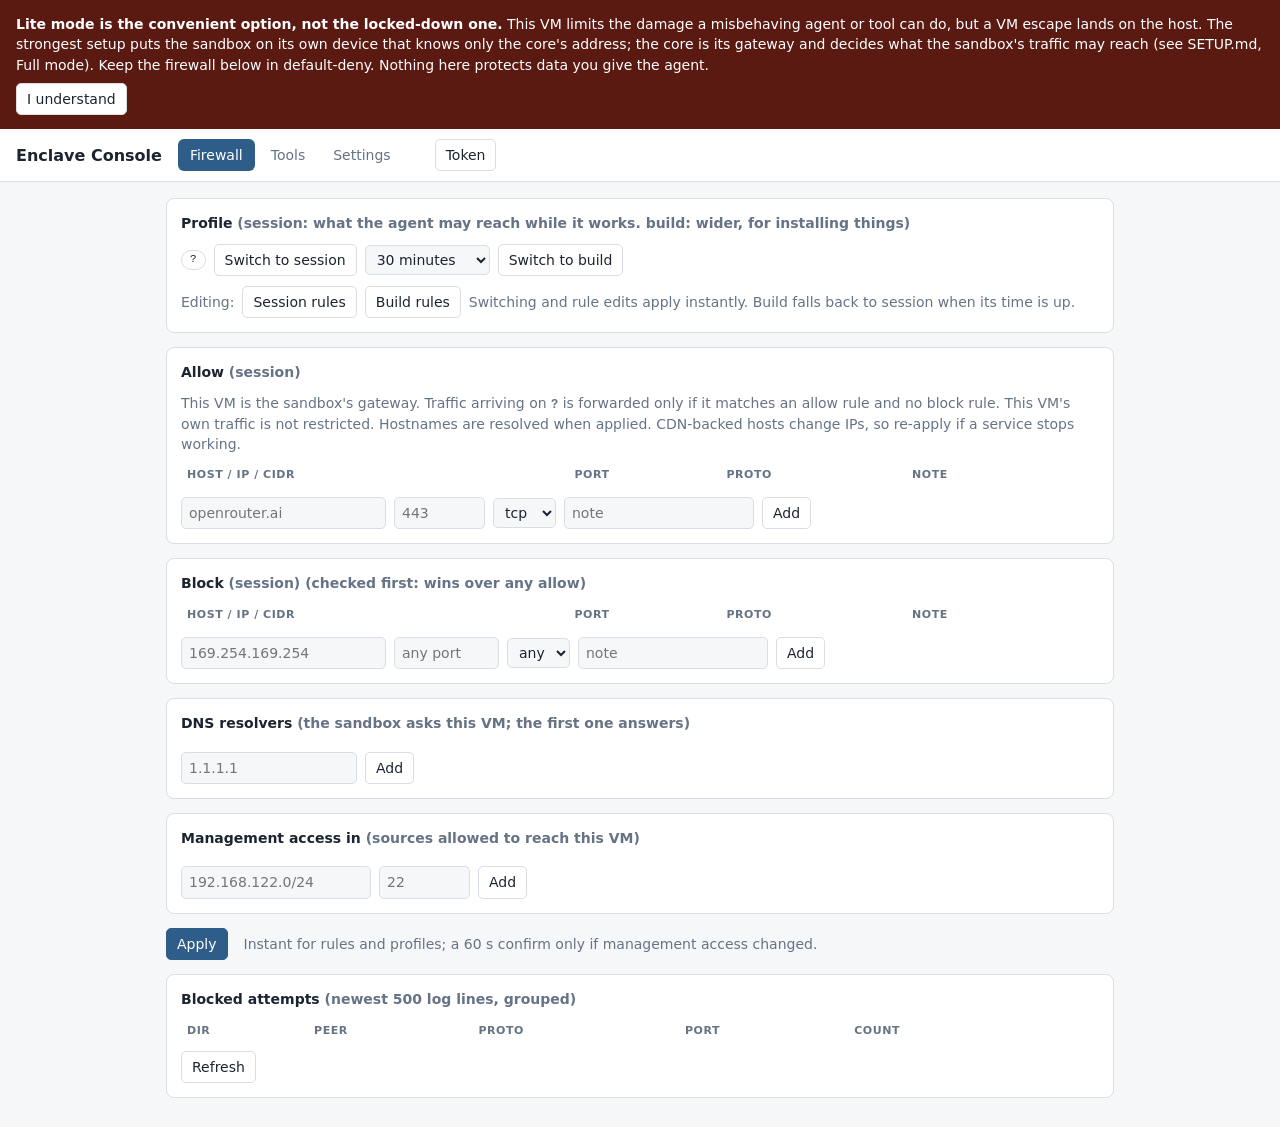
==== console/ui.html @ 6cc55169 "Session lockdown (bridge forces the session firewall profile, tighten-only token) and rename the pro" ====
<!doctype html>
<html lang="en"><head><meta charset="utf-8"><meta name="viewport" content="width=device-width,initial-scale=1">
<title>Enclave Console</title>
<style>
:root{--bg:#f6f7f9;--fg:#1b2430;--mut:#667385;--card:#fff;--bd:#d9dee5;--ac:#2f5d8a;--ok:#2e8b57;--bad:#b3402a;--warn:#a8661d}
@media (prefers-color-scheme:dark){:root{--bg:#10151b;--fg:#e6eaee;--mut:#93a0ad;--card:#171e26;--bd:#2a333d;--ac:#7aabdb;--ok:#6cc98d;--bad:#ee8a73;--warn:#e5a26a}}
*{box-sizing:border-box}body{margin:0;background:var(--bg);color:var(--fg);font:14px/1.45 system-ui,sans-serif}
header{display:flex;gap:16px;align-items:center;padding:10px 16px;border-bottom:1px solid var(--bd);background:var(--card);position:sticky;top:0;flex-wrap:wrap}
h1{font-size:16px;margin:0}nav{display:flex;gap:4px}
nav button{border:0;background:none;color:var(--mut);padding:6px 12px;border-radius:6px;cursor:pointer;font:inherit}
nav button[aria-selected=true]{background:var(--ac);color:#fff}
main{max-width:980px;margin:0 auto;padding:16px}
.card{background:var(--card);border:1px solid var(--bd);border-radius:8px;padding:14px;margin-bottom:14px}
h2{font-size:14px;margin:0 0 10px}table{width:100%;border-collapse:collapse}
th{font-size:11px;text-transform:uppercase;letter-spacing:.05em;color:var(--mut);text-align:left;padding:4px 6px}
td{padding:5px 6px;border-top:1px solid var(--bd);vertical-align:middle;word-break:break-word}
input,select{font:inherit;color:var(--fg);background:var(--bg);border:1px solid var(--bd);border-radius:5px;padding:5px 7px;min-width:0}
button.b{font:inherit;border:1px solid var(--bd);background:var(--card);color:var(--fg);border-radius:5px;padding:5px 10px;cursor:pointer}
button.p{background:var(--ac);border-color:var(--ac);color:#fff}button.d{color:var(--bad)}
button:disabled{opacity:.5;cursor:default}
.row{display:flex;gap:8px;flex-wrap:wrap;align-items:center}.mut{color:var(--mut)}.mono{font-family:ui-monospace,Menlo,Consolas,monospace;font-size:12px}
.pill{display:inline-block;padding:1px 8px;border-radius:10px;font-size:11px;border:1px solid var(--bd)}
.ok{color:var(--ok)}.bad{color:var(--bad)}.warn{color:var(--warn)}
#banner{display:none;background:#fff3cd;color:#5c4400;border-bottom:1px solid #e6c96a;padding:10px 16px}
#toast{position:fixed;bottom:14px;right:14px;max-width:420px;padding:10px 14px;border-radius:8px;background:var(--fg);color:var(--bg);display:none}
#warn{background:#5a1a12;color:#fff;padding:14px 16px}#warn button{margin-top:8px}
section{display:none}section.on{display:block}
</style></head><body>
<div id="warn" hidden>
  <b>Lite mode is the convenient option, not the locked-down one.</b> This VM limits the damage a misbehaving agent or tool
  can do, but a VM escape lands on the host. The strongest setup puts the sandbox on its own device that knows only the
  core's address; the core is its gateway and decides what the sandbox's traffic may reach (see SETUP.md, Full mode).
  Keep the firewall below in default-deny. Nothing here protects data you give the agent.
  <div><button class="b" id="ack">I understand</button></div>
</div>
<div id="banner"><b>Firewall change is live but NOT saved.</b> It reverts in <span id="count">0</span>s unless you confirm.
  <button class="b p" id="confirm">Confirm and save</button> <button class="b" id="revert">Revert now</button></div>
<header><h1>Enclave Console</h1>
  <nav role="tablist"><button data-t="fw" aria-selected="true">Firewall</button><button data-t="tools" aria-selected="false">Tools</button><button data-t="set" aria-selected="false">Settings</button></nav>
  <span class="mut" id="tok-state"></span><button class="b" id="tok-btn">Token</button></header>
<main>
<section id="fw" class="on">
  <div class="card"><h2>Profile <span class="mut">(session: what the agent may reach while it works. build: wider, for installing things)</span></h2>
    <div class="row"><span id="prof-active" class="pill mono">?</span>
      <button class="b" id="prof-session">Switch to session</button>
      <select id="prof-for"><option value="1800">30 minutes</option><option value="7200">2 hours</option><option value="0">no time limit</option></select>
      <button class="b" id="prof-build">Switch to build</button></div>
    <div class="row" style="margin-top:10px"><span class="mut">Editing:</span>
      <button class="b" id="view-session">Session rules</button><button class="b" id="view-build">Build rules</button>
      <span class="mut">Switching and rule edits apply instantly. Build falls back to session when its time is up.</span></div></div>
  <div class="card"><h2>Allow <span class="mut" id="allow-for">(session)</span></h2>
    <div class="mut" style="margin-bottom:8px">This VM is the sandbox's gateway. Traffic arriving on <b id="ifaces" class="mono">?</b> is forwarded only if it matches an allow rule and no block rule. This VM's own traffic is not restricted. Hostnames are resolved when applied. CDN-backed hosts change IPs, so re-apply if a service stops working.</div>
    <table><thead><tr><th>Host / IP / CIDR</th><th>Port</th><th>Proto</th><th>Note</th><th></th></tr></thead><tbody id="allow"></tbody></table>
    <div class="row" style="margin-top:10px"><input id="a-host" placeholder="openrouter.ai" size="22"><input id="a-port" placeholder="443" size="6">
      <select id="a-proto"><option>tcp</option><option>udp</option></select><input id="a-note" placeholder="note" size="20">
      <button class="b" id="a-add">Add</button></div></div>
  <div class="card"><h2>Block <span class="mut" id="block-for">(session)</span> <span class="mut">(checked first: wins over any allow)</span></h2>
    <table><thead><tr><th>Host / IP / CIDR</th><th>Port</th><th>Proto</th><th>Note</th><th></th></tr></thead><tbody id="block"></tbody></table>
    <div class="row" style="margin-top:10px"><input id="b-host" placeholder="169.254.169.254" size="22"><input id="b-port" placeholder="any port" size="8">
      <select id="b-proto"><option>any</option><option>tcp</option><option>udp</option></select><input id="b-note" placeholder="note" size="20">
      <button class="b" id="b-add">Add</button></div></div>
  <div class="card"><h2>DNS resolvers <span class="mut">(the sandbox asks this VM; the first one answers)</span></h2><div id="dns" class="row"></div>
    <div class="row" style="margin-top:8px"><input id="d-ip" placeholder="1.1.1.1" size="18"><button class="b" id="d-add">Add</button></div></div>
  <div class="card"><h2>Management access in <span class="mut">(sources allowed to reach this VM)</span></h2>
    <table><tbody id="mgmt"></tbody></table>
    <div class="row" style="margin-top:8px"><input id="m-cidr" placeholder="192.168.122.0/24" size="20"><input id="m-port" placeholder="22" size="6">
      <button class="b" id="m-add">Add</button></div></div>
  <div class="row" style="margin-bottom:14px"><button class="b p" id="apply">Apply</button><span class="mut" id="dirty"></span><span class="mut">Instant for rules and profiles; a 60 s confirm only if management access changed.</span></div>
  <div class="card"><h2>Blocked attempts <span class="mut">(newest 500 log lines, grouped)</span></h2>
    <table><thead><tr><th>Dir</th><th>Peer</th><th>Proto</th><th>Port</th><th>Count</th><th></th></tr></thead><tbody id="drops"></tbody></table>
    <div class="mut" id="drops-err"></div><button class="b" id="drops-refresh" style="margin-top:8px">Refresh</button></div>
</section>
<section id="tools"><div class="card"><h2>Loaded tools</h2>
  <table><thead><tr><th>On</th><th>Name</th><th>Timeout (s)</th><th>Sandbox tool</th><th>Contract</th><th>Stub sha256 (for agent-desk -pin)</th></tr></thead><tbody id="tl"></tbody></table>
  <p class="mut">Tools are added by hand (sandbox <span class="mono">run</span>, <span class="mono">tcs.yaml</span>, stub via <span class="mono">sync.py</span>), not from this page.
  Disabling comments the tool out of tools.list; the broker reads the list per request. In full mode, deploy the same list to the sandbox box.</p></div></section>
<section id="set"><div class="card"><h2>Settings</h2><div id="settings"></div>
  <div class="row" style="margin-top:12px"><button class="b p" id="save">Save</button><span class="mut" id="save-note"></span></div></div></section>
</main><div id="toast"></div>
<script>
"use strict";
const $=id=>document.getElementById(id);
{const m=location.hash.match(/[#&]t=([\w-]+)/);if(m){try{sessionStorage.setItem("sbxc",m[1])}catch(e){}history.replaceState(null,"",location.pathname)}}   // http://127.0.0.1:8787/#t=TOKEN
let token=sessionStorage.getItem("sbxc")||"", policy=emptyPolicy(), saved=emptyPolicy(), view="session", buildLeft=0, dirty=false, poll=null;
function emptyPolicy(){return{dns:[],mgmt:[],sbx_ifaces:[],active:"session",active_until:0,profiles:{session:{allow:[],block:[]},build:{allow:[],block:[]}}}}
const P=()=>policy.profiles[view];
function el(tag,props,...kids){const e=document.createElement(tag);for(const k in props||{})k in e?e[k]=props[k]:e.setAttribute(k,props[k]);for(const c of kids)e.append(c);return e}
function toast(m,bad){const t=$("toast");t.textContent=m;t.style.background=bad?"var(--bad)":"";t.style.display="block";clearTimeout(toast.h);toast.h=setTimeout(()=>t.style.display="none",4500)}
async function api(path,body){
  const r=await fetch(path,{method:body===undefined?"GET":"POST",headers:{"Authorization":"Bearer "+token,"Content-Type":"application/json"},body:body===undefined?undefined:JSON.stringify(body)});
  const j=await r.json().catch(()=>({error:"bad response"}));
  if(!r.ok){if(r.status===401)askToken();throw new Error(j.error||r.status)}
  return j}
const act=async(fn)=>{try{return await fn()}catch(e){toast(e.message,true)}};
function askToken(){const t=prompt("Console token (from /etc/sbxfw/token)");if(t){token=t.trim();sessionStorage.setItem("sbxc",token);load()}}
$("tok-btn").onclick=askToken;

// ---- firewall
function markDirty(){dirty=true;$("dirty").textContent="Unsaved edits: not yet applied"}
function renderPolicy(){
  $("ifaces").textContent=(policy.sbx_ifaces||[]).join(", ")||"no interface set (nothing is forwarded)";
  const left=buildLeft>0?" ("+(buildLeft>=3600?Math.round(buildLeft/360)/10+" h":Math.ceil(buildLeft/60)+" min")+" left)":"";
  $("prof-active").textContent="Active: "+policy.active+(policy.active==="build"?(policy.active_until?left:" (no time limit)"):"");
  $("prof-active").className="pill mono"+(policy.active==="build"?" bad":"");
  $("prof-session").disabled=policy.active==="session";
  $("view-session").className="b"+(view==="session"?" p":"");$("view-build").className="b"+(view==="build"?" p":"");
  $("allow-for").textContent="("+view+")";$("block-for").textContent="("+view+")";
  const ruleRows=(list,body,empty)=>{body.replaceChildren();
    list.forEach((r,i)=>body.append(el("tr",{},el("td",{className:"mono"},r.host),el("td",{},r.port==="*"?"any":r.port),el("td",{},r.proto),el("td",{className:"mut"},r.comment),
      el("td",{},el("button",{className:"b d",textContent:"Remove",onclick:()=>{list.splice(i,1);markDirty();renderPolicy()}})))));
    if(!list.length)body.append(el("tr",{},el("td",{colSpan:5,className:"mut"},empty)))};
  ruleRows(P().allow,$("allow"),"Nothing allowed: the sandbox cannot reach anything.");
  ruleRows(P().block,$("block"),"Nothing blocked.");
  const d=$("dns");d.replaceChildren();
  policy.dns.forEach((ip,i)=>d.append(el("span",{className:"pill mono"},ip+" ",el("a",{href:"#",textContent:"×",onclick:e=>{e.preventDefault();policy.dns.splice(i,1);markDirty();renderPolicy()}}))));
  if(!policy.dns.length)d.append(el("span",{className:"mut"},"None: the sandbox has no name lookups."));
  const m=$("mgmt");m.replaceChildren();
  policy.mgmt.forEach((r,i)=>m.append(el("tr",{},el("td",{className:"mono"},r.cidr),el("td",{},r.proto+"/"+r.port),
    el("td",{},el("button",{className:"b d",textContent:"Remove",onclick:()=>{policy.mgmt.splice(i,1);markDirty();renderPolicy()}})))));
  if(!policy.mgmt.length)m.append(el("tr",{},el("td",{className:"mut"},"None: only local use of this VM.")));
}
function showPending(s){
  $("banner").style.display=s.pending?"block":"none";$("count").textContent=s.revert_in_s;
  clearInterval(poll);
  if(s.pending){let n=s.revert_in_s;poll=setInterval(async()=>{n--;$("count").textContent=Math.max(n,0);if(n<=0){clearInterval(poll);const st=await act(()=>api("/api/fw"));if(st){policy=st.policy;renderPolicy();showPending(st)}}},1000)}
}
async function loadFw(){const s=await act(()=>api("/api/fw"));if(!s)return;saved=JSON.parse(JSON.stringify(s.policy));buildLeft=s.build_left_s||0;
  if(!dirty){policy=s.pending&&s.pending_policy?s.pending_policy:s.policy;renderPolicy()}else{policy.active=s.policy.active;policy.active_until=s.policy.active_until;renderPolicy()}showPending(s)}
async function loadDrops(){
  const r=await act(()=>api("/api/fw/drops"));if(!r)return;
  $("drops-err").textContent=r.error||"";const b=$("drops");b.replaceChildren();
  r.drops.forEach(x=>b.append(el("tr",{},el("td",{},x.dir),el("td",{className:"mono"},x.peer),el("td",{},x.proto),el("td",{},x.dport),el("td",{},x.count),
    el("td",{},x.dir==="out"?el("button",{className:"b",textContent:"Allow…",onclick:()=>{$("a-host").value=x.peer;$("a-port").value=x.dport;$("a-proto").value=x.proto==="udp"?"udp":"tcp";$("a-host").focus();window.scrollTo(0,0)}}):""))));
  if(!r.drops.length)b.append(el("tr",{},el("td",{colSpan:6,className:"mut"},"No blocked attempts logged.")));
}
$("a-add").onclick=()=>{const h=$("a-host").value.trim(),p=$("a-port").value.trim();if(!h||!p)return toast("host and port needed",true);
  P().allow.push({host:h,port:p,proto:$("a-proto").value,comment:$("a-note").value.trim()});["a-host","a-port","a-note"].forEach(i=>$(i).value="");markDirty();renderPolicy()};
$("b-add").onclick=()=>{const h=$("b-host").value.trim();if(!h)return toast("host needed",true);
  const pr=$("b-proto").value,po=$("b-port").value.trim();
  P().block.push({host:h,port:pr==="any"?"*":(po||"*"),proto:pr,comment:$("b-note").value.trim()});["b-host","b-port","b-note"].forEach(i=>$(i).value="");markDirty();renderPolicy()};
$("view-session").onclick=()=>{view="session";renderPolicy()};
$("view-build").onclick=()=>{view="build";renderPolicy()};
const setProfile=(active,for_s)=>act(async()=>{await api("/api/fw/profile",{active,for_s});toast(active==="build"?"Build profile is active now":"Session profile is active now");await loadFw()});
$("prof-session").onclick=()=>setProfile("session",0);
$("prof-build").onclick=()=>{if(dirty)return toast("Apply or discard your edits first",true);setProfile("build",+$("prof-for").value)};
$("d-add").onclick=()=>{const v=$("d-ip").value.trim();if(v){policy.dns.push(v);$("d-ip").value="";markDirty();renderPolicy()}};
$("m-add").onclick=()=>{const c=$("m-cidr").value.trim(),p=$("m-port").value.trim();if(c&&p){policy.mgmt.push({cidr:c,port:p,proto:"tcp"});$("m-cidr").value=$("m-port").value="";markDirty();renderPolicy()}};
$("apply").onclick=()=>act(async()=>{
  // Rule and profile edits cannot lock anyone out, so they apply instantly. Only a change to management access is confirmed.
  const instant=JSON.stringify(policy.mgmt)===JSON.stringify(saved.mgmt)&&JSON.stringify(policy.sbx_ifaces)===JSON.stringify(saved.sbx_ifaces);
  const r=await api("/api/fw/apply",{policy,instant});dirty=false;$("dirty").textContent="";
  toast(r.warnings.length?r.warnings.join("; "):(r.applied?"Applied and saved.":"Applied. Confirm within "+r.revert_in_s+"s or it reverts."),r.warnings.length>0);loadFw()});
setInterval(()=>{if(!dirty&&document.getElementById("fw").classList.contains("on"))loadFw()},15000);
$("confirm").onclick=()=>act(async()=>{await api("/api/fw/confirm",{});toast("Saved. Active at next boot too.");loadFw()});
$("revert").onclick=()=>act(async()=>{await api("/api/fw/cancel",{});dirty=false;toast("Reverted.");loadFw()});
$("drops-refresh").onclick=loadDrops;

// ---- tools
async function loadTools(){
  const r=await act(()=>api("/api/tools"));if(!r)return;const b=$("tl");b.replaceChildren();
  r.tools.forEach(t=>{
    const cb=el("input",{type:"checkbox",checked:t.enabled,onchange:()=>act(async()=>{await api("/api/tools/toggle",{name:t.name,enabled:cb.checked});loadTools()}).catch(()=>{})});
    const to=el("input",{type:"number",min:1,max:120,value:t.timeout_s,size:4,style:"width:70px",onchange:()=>act(async()=>{await api("/api/tools/timeout",{name:t.name,timeout_s:to.value});toast("Timeout saved")})});
    const yn=(v,l)=>el("span",{className:v?"ok":"bad"},v?"✓ "+l:"✗ missing");
    b.append(el("tr",{},el("td",{},cb),el("td",{className:"mono"},t.name),el("td",{},to),el("td",{},yn(t.sbx_run,"present")),el("td",{},yn(t.contract,"present")),
      el("td",{className:"mono mut"},t.stub_sha256?t.stub_sha256.slice(0,16)+"…":"none")));
  });
  if(!r.tools.length)b.append(el("tr",{},el("td",{colSpan:6,className:"mut"},"tools.list is empty.")));
}

// ---- settings
const LABELS={SBX_HOST:"Sandbox host",SBX_USER:"Sandbox user",SBX_PORT:"SSH port",SBX_MAX_TIMEOUT:"Max job timeout (s)",SBX_MAX_REQ:"Max request bytes",SBX_MAX_OUT:"Max output bytes",SBX_RESET_CMD:"Reset after every job"};
let cur=null;
async function loadSettings(){
  cur=await act(()=>api("/api/settings"));if(!cur)return;const s=$("settings");s.replaceChildren();
  const mode=el("select",{id:"s-mode"},el("option",{value:"lite",textContent:"Lite: sandbox in this VM (bwrap)"}),el("option",{value:"full",textContent:"Full: separate sandbox machine"}));mode.value=cur.mode;
  s.append(el("div",{className:"row",style:"margin-bottom:8px"},el("label",{style:"width:200px"},"Mode"),mode));
  for(const k in LABELS){
    let inp;
    if(k==="SBX_RESET_CMD"){inp=el("select",{id:"s-"+k});for(const v in cur.reset_presets)inp.append(el("option",{value:v,textContent:cur.reset_presets[v]}));inp.value=cur.broker[k]||""}
    else inp=el("input",{id:"s-"+k,value:cur.broker[k]||"",size:24});
    s.append(el("div",{className:"row",style:"margin-bottom:8px"},el("label",{style:"width:200px"},LABELS[k]),inp));
  }
}
$("save").onclick=()=>act(async()=>{const broker={};for(const k in LABELS){const v=$("s-"+k).value;if(v!==(cur.broker[k]||""))broker[k]=v}
  const body={broker};if($("s-mode").value!==cur.mode)body.mode=$("s-mode").value;
  const r=await api("/api/settings",body);$("save-note").textContent=r.restart_required?"Saved. Run: "+r.hint:"Saved.";loadSettings()});

// ---- shell
document.querySelectorAll("nav button").forEach(b=>b.onclick=()=>{
  document.querySelectorAll("nav button").forEach(x=>x.setAttribute("aria-selected",x===b));
  document.querySelectorAll("section").forEach(s=>s.classList.toggle("on",s.id===b.dataset.t));
  if(b.dataset.t==="tools")loadTools();if(b.dataset.t==="set")loadSettings();});
function load(){loadFw();loadDrops()}
try{if(!localStorage.getItem("sbxc-ack"))$("warn").hidden=false}catch(e){$("warn").hidden=false}
$("ack").onclick=()=>{try{localStorage.setItem("sbxc-ack","1")}catch(e){}$("warn").hidden=true};
$("tok-state").textContent="";
token?load():askToken();
</script></body></html>
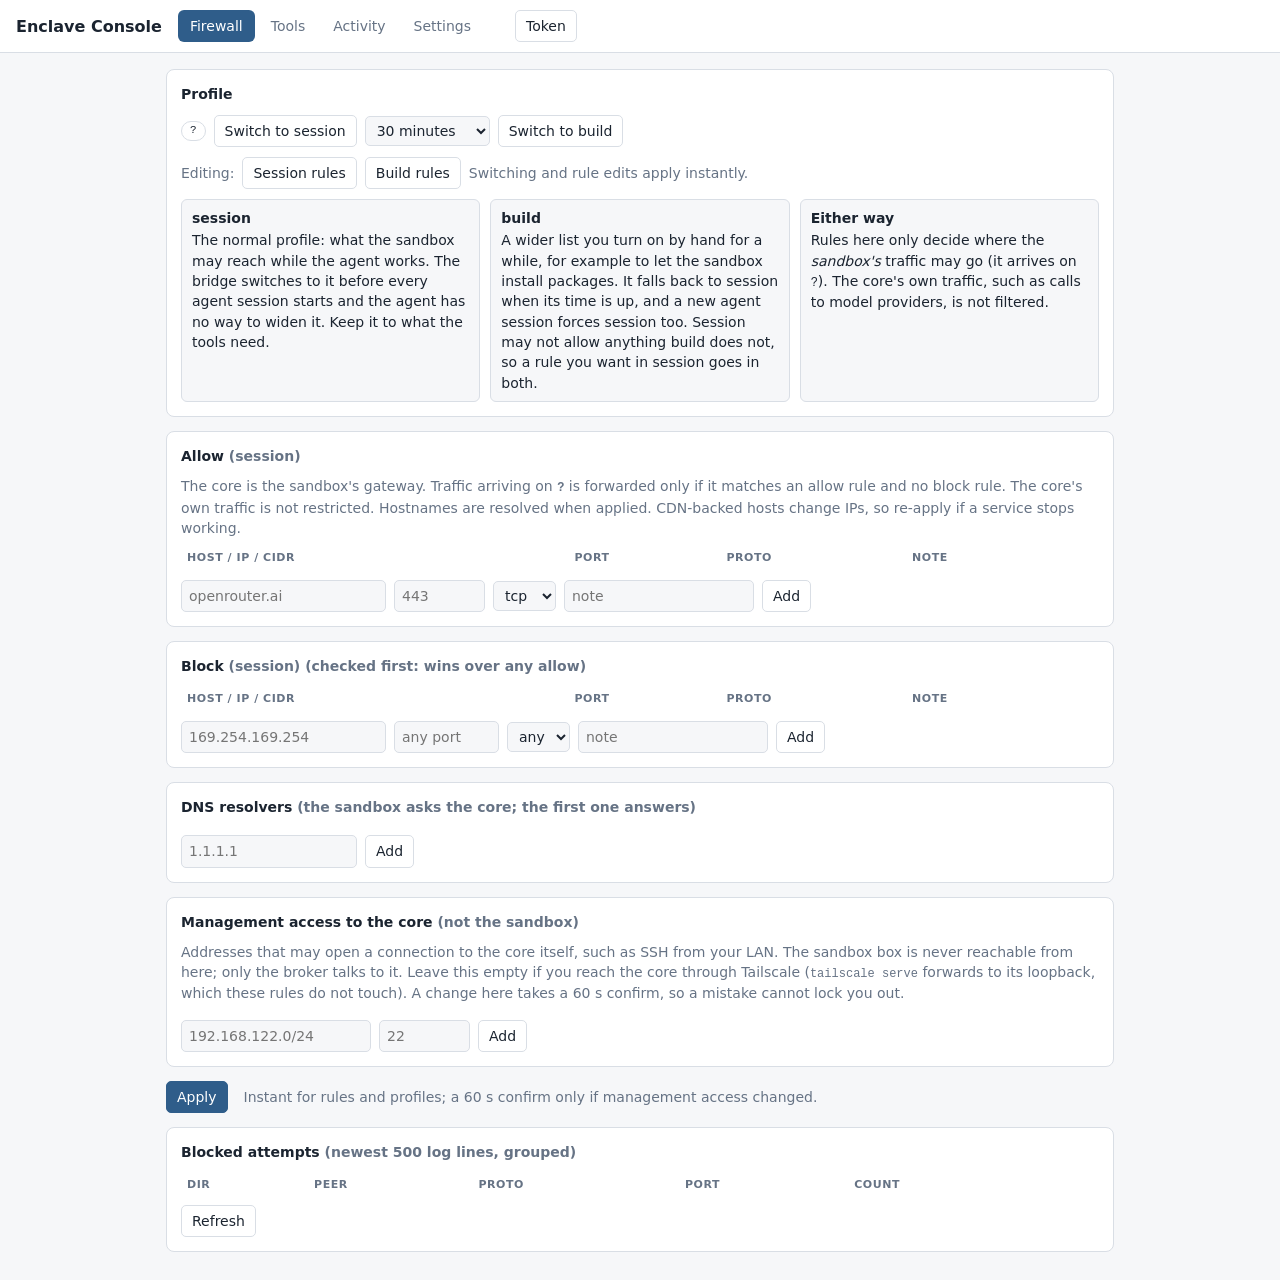
==== commit 7a4501f5: "console: real mode, explained profiles, tool code, desk activity - Mode is read from SBX_HOST in bro" ====
--- a/console/ui.html
+++ b/console/ui.html
@@ -25,9 +25,15 @@
 #toast{position:fixed;bottom:14px;right:14px;max-width:420px;padding:10px 14px;border-radius:8px;background:var(--fg);color:var(--bg);display:none}
 #warn{background:#5a1a12;color:#fff;padding:14px 16px}#warn button{margin-top:8px}
 section{display:none}section.on{display:block}
+.card.attn{border:2px solid var(--warn)}
+.explain{display:grid;grid-template-columns:repeat(auto-fit,minmax(260px,1fr));gap:10px;margin:10px 0 0}
+.explain>div{border:1px solid var(--bd);border-radius:6px;padding:8px 10px;background:var(--bg)}
+.explain b{display:block;margin-bottom:2px}
+pre.src{margin:4px 0 10px;max-height:420px;overflow:auto;background:var(--bg);border:1px solid var(--bd);border-radius:6px;padding:8px;font-size:12px;white-space:pre-wrap;word-break:break-word}
+.jobs{max-height:480px;overflow:auto}tr.job td{cursor:pointer}tr.job td:first-child{white-space:nowrap}tr.job:hover td{background:var(--bg)}
 </style></head><body>
 <div id="warn" hidden>
-  <b>Lite mode is the convenient option, not the locked-down one.</b> This VM limits the damage a misbehaving agent or tool
+  <b>Lite mode is the convenient option, not the locked-down one.</b> The sandbox runs on this machine. A VM limits the damage a misbehaving agent or tool
   can do, but a VM escape lands on the host. The strongest setup puts the sandbox on its own device that knows only the
   core's address; the core is its gateway and decides what the sandbox's traffic may reach (see SETUP.md, Full mode).
   Keep the firewall below in default-deny. Nothing here protects data you give the agent.
@@ -36,20 +42,29 @@
 <div id="banner"><b>Firewall change is live but NOT saved.</b> It reverts in <span id="count">0</span>s unless you confirm.
   <button class="b p" id="confirm">Confirm and save</button> <button class="b" id="revert">Revert now</button></div>
 <header><h1>Enclave Console</h1>
-  <nav role="tablist"><button data-t="fw" aria-selected="true">Firewall</button><button data-t="tools" aria-selected="false">Tools</button><button data-t="set" aria-selected="false">Settings</button></nav>
+  <nav role="tablist"><button data-t="fw" aria-selected="true">Firewall</button><button data-t="tools" aria-selected="false">Tools</button><button data-t="act" aria-selected="false">Activity</button><button data-t="set" aria-selected="false">Settings</button></nav>
   <span class="mut" id="tok-state"></span><button class="b" id="tok-btn">Token</button></header>
 <main>
 <section id="fw" class="on">
-  <div class="card"><h2>Profile <span class="mut">(session: what the agent may reach while it works. build: wider, for installing things)</span></h2>
+  <div class="card"><h2>Profile</h2>
     <div class="row"><span id="prof-active" class="pill mono">?</span>
       <button class="b" id="prof-session">Switch to session</button>
       <select id="prof-for"><option value="1800">30 minutes</option><option value="7200">2 hours</option><option value="0">no time limit</option></select>
       <button class="b" id="prof-build">Switch to build</button></div>
     <div class="row" style="margin-top:10px"><span class="mut">Editing:</span>
       <button class="b" id="view-session">Session rules</button><button class="b" id="view-build">Build rules</button>
-      <span class="mut">Switching and rule edits apply instantly. Build falls back to session when its time is up.</span></div></div>
+      <span class="mut">Switching and rule edits apply instantly.</span></div>
+    <div class="explain">
+      <div><b>session</b>The normal profile: what the sandbox may reach while the agent works. The bridge switches to it before
+        every agent session starts and the agent has no way to widen it. Keep it to what the tools need.</div>
+      <div><b>build</b>A wider list you turn on by hand for a while, for example to let the sandbox install packages.
+        It falls back to session when its time is up, and a new agent session forces session too. Session may not allow
+        anything build does not, so a rule you want in session goes in both.</div>
+      <div><b>Either way</b>Rules here only decide where the <i>sandbox's</i> traffic may go (it arrives on <span class="mono" id="ifaces2">?</span>).
+        The core's own traffic, such as calls to model providers, is not filtered.</div>
+    </div></div>
   <div class="card"><h2>Allow <span class="mut" id="allow-for">(session)</span></h2>
-    <div class="mut" style="margin-bottom:8px">This VM is the sandbox's gateway. Traffic arriving on <b id="ifaces" class="mono">?</b> is forwarded only if it matches an allow rule and no block rule. This VM's own traffic is not restricted. Hostnames are resolved when applied. CDN-backed hosts change IPs, so re-apply if a service stops working.</div>
+    <div class="mut" style="margin-bottom:8px">The core is the sandbox's gateway. Traffic arriving on <b id="ifaces" class="mono">?</b> is forwarded only if it matches an allow rule and no block rule. The core's own traffic is not restricted. Hostnames are resolved when applied. CDN-backed hosts change IPs, so re-apply if a service stops working.</div>
     <table><thead><tr><th>Host / IP / CIDR</th><th>Port</th><th>Proto</th><th>Note</th><th></th></tr></thead><tbody id="allow"></tbody></table>
     <div class="row" style="margin-top:10px"><input id="a-host" placeholder="openrouter.ai" size="22"><input id="a-port" placeholder="443" size="6">
       <select id="a-proto"><option>tcp</option><option>udp</option></select><input id="a-note" placeholder="note" size="20">
@@ -59,9 +74,13 @@
     <div class="row" style="margin-top:10px"><input id="b-host" placeholder="169.254.169.254" size="22"><input id="b-port" placeholder="any port" size="8">
       <select id="b-proto"><option>any</option><option>tcp</option><option>udp</option></select><input id="b-note" placeholder="note" size="20">
       <button class="b" id="b-add">Add</button></div></div>
-  <div class="card"><h2>DNS resolvers <span class="mut">(the sandbox asks this VM; the first one answers)</span></h2><div id="dns" class="row"></div>
+  <div class="card" id="dns-card"><h2>DNS resolvers <span class="mut">(the sandbox asks the core; the first one answers)</span></h2>
+    <div class="mut" id="dns-why" style="margin-bottom:8px"></div><div id="dns" class="row"></div>
     <div class="row" style="margin-top:8px"><input id="d-ip" placeholder="1.1.1.1" size="18"><button class="b" id="d-add">Add</button></div></div>
-  <div class="card"><h2>Management access in <span class="mut">(sources allowed to reach this VM)</span></h2>
+  <div class="card"><h2>Management access to the core <span class="mut">(not the sandbox)</span></h2>
+    <div class="mut" style="margin-bottom:8px">Addresses that may open a connection to the core itself, such as SSH from your LAN. The sandbox box is never
+      reachable from here; only the broker talks to it. Leave this empty if you reach the core through Tailscale
+      (<span class="mono">tailscale serve</span> forwards to its loopback, which these rules do not touch). A change here takes a 60 s confirm, so a mistake cannot lock you out.</div>
     <table><tbody id="mgmt"></tbody></table>
     <div class="row" style="margin-top:8px"><input id="m-cidr" placeholder="192.168.122.0/24" size="20"><input id="m-port" placeholder="22" size="6">
       <button class="b" id="m-add">Add</button></div></div>
@@ -71,11 +90,17 @@
     <div class="mut" id="drops-err"></div><button class="b" id="drops-refresh" style="margin-top:8px">Refresh</button></div>
 </section>
 <section id="tools"><div class="card"><h2>Loaded tools</h2>
-  <table><thead><tr><th>On</th><th>Name</th><th>Timeout (s)</th><th>Sandbox tool</th><th>Contract</th><th>Stub sha256 (for agent-desk -pin)</th></tr></thead><tbody id="tl"></tbody></table>
+  <table><thead><tr><th>On</th><th>Name</th><th>Timeout (s)</th><th>Flags</th><th>Sandbox tool</th><th>Contract</th><th>Stub sha256 (pinned in the contract)</th><th></th></tr></thead><tbody id="tl"></tbody></table>
   <p class="mut">Tools are added by hand (sandbox <span class="mono">run</span>, <span class="mono">tcs.yaml</span>, stub via <span class="mono">sync.py</span>), not from this page.
-  Disabling comments the tool out of tools.list; the broker reads the list per request. In full mode, deploy the same list to the sandbox box.</p></div></section>
-<section id="set"><div class="card"><h2>Settings</h2><div id="settings"></div>
-  <div class="row" style="margin-top:12px"><button class="b p" id="save">Save</button><span class="mut" id="save-note"></span></div></div></section>
+  Disabling comments the tool out of tools.list; the broker reads the list per request. Flags are set only by editing tools.list, never
+  here: <span class="mono">net</span> shares the sandbox's network namespace (the Firewall tab still decides what it can reach),
+  <span class="mono">work</span> gives the box's persistent workspace, <span class="mono">keep</span> skips the reboot after the tool. In full mode, deploy the same list to the sandbox box.</p></div>
+  <div class="card" id="src-card" hidden><h2>Code: <span class="mono" id="src-name"></span></h2><div id="src"></div></div></section>
+<section id="act"><div class="card"><h2>Activity <span class="mut">(the desk's newest jobs: what the agent sent, what came back; refreshes every 3 s)</span></h2>
+  <div class="jobs"><table><thead><tr><th>Time</th><th>Tool</th><th>Status</th><th>Took</th><th>Request</th></tr></thead><tbody id="jobs"></tbody></table></div>
+  <div class="mut" id="jobs-err"></div></div>
+  <div class="card" id="job-card" hidden><h2>Job <span class="mono" id="job-id"></span></h2><div id="job"></div></div></section>
+<section id="set"><div class="card"><h2>Settings</h2><div id="settings"></div></div></section>
 </main><div id="toast"></div>
 <script>
 "use strict";
@@ -98,7 +123,7 @@
 // ---- firewall
 function markDirty(){dirty=true;$("dirty").textContent="Unsaved edits: not yet applied"}
 function renderPolicy(){
-  $("ifaces").textContent=(policy.sbx_ifaces||[]).join(", ")||"no interface set (nothing is forwarded)";
+  $("ifaces").textContent=$("ifaces2").textContent=(policy.sbx_ifaces||[]).join(", ")||"no interface set (nothing is forwarded)";
   const left=buildLeft>0?" ("+(buildLeft>=3600?Math.round(buildLeft/360)/10+" h":Math.ceil(buildLeft/60)+" min")+" left)":"";
   $("prof-active").textContent="Active: "+policy.active+(policy.active==="build"?(policy.active_until?left:" (no time limit)"):"");
   $("prof-active").className="pill mono"+(policy.active==="build"?" bad":"");
@@ -113,11 +138,13 @@
   ruleRows(P().block,$("block"),"Nothing blocked.");
   const d=$("dns");d.replaceChildren();
   policy.dns.forEach((ip,i)=>d.append(el("span",{className:"pill mono"},ip+" ",el("a",{href:"#",textContent:"×",onclick:e=>{e.preventDefault();policy.dns.splice(i,1);markDirty();renderPolicy()}}))));
-  if(!policy.dns.length)d.append(el("span",{className:"mut"},"None: the sandbox has no name lookups."));
+  if(!policy.dns.length)d.append(el("span",{className:"warn"},"None set: the sandbox cannot look up any name."));
+  $("dns-card").classList.toggle("attn",!policy.dns.length);
+  $("dns-why").textContent=policy.dns.length?"":"Likely needed: any net tool that connects by host name fails without one. Add your resolver (the router, Pi-hole, or 1.1.1.1), then Apply. The resolver is allowed on port 53 automatically.";
   const m=$("mgmt");m.replaceChildren();
   policy.mgmt.forEach((r,i)=>m.append(el("tr",{},el("td",{className:"mono"},r.cidr),el("td",{},r.proto+"/"+r.port),
     el("td",{},el("button",{className:"b d",textContent:"Remove",onclick:()=>{policy.mgmt.splice(i,1);markDirty();renderPolicy()}})))));
-  if(!policy.mgmt.length)m.append(el("tr",{},el("td",{className:"mut"},"None: only local use of this VM.")));
+  if(!policy.mgmt.length)m.append(el("tr",{},el("td",{className:"mut"},"None: nothing on the network may connect to the core directly.")));
 }
 function showPending(s){
   $("banner").style.display=s.pending?"block":"none";$("count").textContent=s.revert_in_s;
@@ -161,38 +188,82 @@
   r.tools.forEach(t=>{
     const cb=el("input",{type:"checkbox",checked:t.enabled,onchange:()=>act(async()=>{await api("/api/tools/toggle",{name:t.name,enabled:cb.checked});loadTools()}).catch(()=>{})});
     const to=el("input",{type:"number",min:1,max:120,value:t.timeout_s,size:4,style:"width:70px",onchange:()=>act(async()=>{await api("/api/tools/timeout",{name:t.name,timeout_s:to.value});toast("Timeout saved")})});
+    const fl=[t.network&&"net",t.work&&"work",t.keep&&"keep"].filter(Boolean),net=el("span",{className:t.network?"bad":"mut"},fl.join(" ")||"none");
     const yn=(v,l)=>el("span",{className:v?"ok":"bad"},v?"✓ "+l:"✗ missing");
-    b.append(el("tr",{},el("td",{},cb),el("td",{className:"mono"},t.name),el("td",{},to),el("td",{},yn(t.sbx_run,"present")),el("td",{},yn(t.contract,"present")),
-      el("td",{className:"mono mut"},t.stub_sha256?t.stub_sha256.slice(0,16)+"…":"none")));
+    const sha=t.pinned_sha256||t.stub_sha256;
+    b.append(el("tr",{},el("td",{},cb),el("td",{className:"mono"},t.name),el("td",{},to),el("td",{},net),el("td",{},yn(t.sbx_run,"present")),el("td",{},yn(t.contract,"present")),
+      el("td",{className:"mono mut",title:sha||""},sha?sha.slice(0,16)+"…":(t.stub?"stub present, not pinned":"no stub")),
+      el("td",{},el("button",{className:"b",textContent:"Code",onclick:()=>showSource(t.name)}))));
   });
-  if(!r.tools.length)b.append(el("tr",{},el("td",{colSpan:6,className:"mut"},"tools.list is empty.")));
-}
+  if(!r.tools.length)b.append(el("tr",{},el("td",{colSpan:8,className:"mut"},"tools.list is empty.")));
+}
+// What runs on the sandbox for this tool, and the contract the desk holds every call to.
+async function showSource(name){
+  const r=await act(()=>api("/api/tools/source",{name}));if(!r)return;
+  $("src-name").textContent=name;const s=$("src");s.replaceChildren();
+  for(const [k,label] of [["run","Runs on the sandbox"],["contract","Contract (what the desk allows: inputs, sandbox, network, pinned hash)"]]){
+    const f=r[k];s.append(el("div",{className:"mut"},label+": ",el("span",{className:"mono"},f.path)));
+    s.append(f.text!==null?el("pre",{className:"src"},f.text):el("div",{className:"bad",style:"margin:4px 0 10px"},"cannot read: "+f.error));
+  }
+  $("src-card").hidden=false;$("src-card").scrollIntoView({behavior:"smooth"});
+}
+
+// ---- activity
+const hhmmss=t=>{if(!t)return"";const d=new Date(t);return(d.toDateString()===new Date().toDateString()?"":d.toLocaleDateString()+" ")+d.toLocaleTimeString()};
+const took=j=>j.started&&j.finished?((new Date(j.finished)-new Date(j.started))/1000).toFixed(1)+" s":(j.status==="running"?"…":"");
+let openJob=null;
+async function loadActivity(){
+  const r=await act(()=>api("/api/activity"));if(!r)return;
+  $("jobs-err").textContent=r.error||"";const b=$("jobs");b.replaceChildren();
+  r.jobs.forEach(j=>{const st=j.status==="done"?"ok":j.status==="failed"||j.error?"bad":"mut";
+    const tr=el("tr",{className:"job",onclick:()=>{openJob=j.id;showJob(j)}},el("td",{className:"mono"},hhmmss(j.created)),el("td",{className:"mono"},j.tool||"?"),
+      el("td",{className:st},j.status||"?"),el("td",{},took(j)),el("td",{className:"mono mut"},(j.input||"").replace(/\s+/g," ").slice(0,90)));
+    b.append(tr);if(j.id===openJob)showJob(j)});
+  if(!r.jobs.length)b.append(el("tr",{},el("td",{colSpan:5,className:"mut"},"No jobs yet.")));
+}
+function showJob(j){
+  $("job-id").textContent=j.id+"  "+(j.tool||"");const d=$("job");d.replaceChildren();
+  d.append(el("div",{className:"mut"},"sent "+hhmmss(j.created)+(j.started?", started "+hhmmss(j.started):"")+(j.finished?", back "+hhmmss(j.finished):"")+(j.attempt?", attempt "+j.attempt:"")));
+  d.append(el("div",{className:"mut",style:"margin-top:6px"},"Request"),el("pre",{className:"src"},j.input||"(none)"));
+  if(j.error)d.append(el("div",{className:"bad"},"Error"),el("pre",{className:"src"},j.error));
+  d.append(el("div",{className:"mut"},"Result"),el("pre",{className:"src"},j.result||(j.status==="running"?"(still running)":"(none)")));
+  $("job-card").hidden=false;
+}
+document.addEventListener("click",e=>{if(e.target.closest("tr.job"))$("job-card").scrollIntoView({behavior:"smooth",block:"nearest"})});
+setInterval(()=>{if(document.getElementById("act").classList.contains("on"))loadActivity()},3000);
 
 // ---- settings
-const LABELS={SBX_HOST:"Sandbox host",SBX_USER:"Sandbox user",SBX_PORT:"SSH port",SBX_MAX_TIMEOUT:"Max job timeout (s)",SBX_MAX_REQ:"Max request bytes",SBX_MAX_OUT:"Max output bytes",SBX_RESET_CMD:"Reset after every job"};
+const LABELS={SBX_HOST:"Sandbox host",SBX_USER:"Sandbox user",SBX_PORT:"SSH port",SBX_MAX_TIMEOUT:"Max job timeout (s)",SBX_MAX_REQ:"Max request bytes",SBX_MAX_OUT:"Max output bytes"};
 let cur=null;
 async function loadSettings(){
   cur=await act(()=>api("/api/settings"));if(!cur)return;const s=$("settings");s.replaceChildren();
-  const mode=el("select",{id:"s-mode"},el("option",{value:"lite",textContent:"Lite: sandbox in this VM (bwrap)"}),el("option",{value:"full",textContent:"Full: separate sandbox machine"}));mode.value=cur.mode;
-  s.append(el("div",{className:"row",style:"margin-bottom:8px"},el("label",{style:"width:200px"},"Mode"),mode));
+  const mode=el("span",{className:"pill mono"},cur.mode==="full"?"full: tools run on the separate sandbox box "+cur.broker.SBX_HOST:"lite: tools run on this machine in bwrap");
+  s.append(el("div",{className:"row",style:"margin-bottom:8px"},el("label",{style:"width:200px"},"Mode"),mode,
+    el("span",{className:"mut"},"from SBX_HOST in broker.env; change it with sbx-mode on the core")));
+  // Reboot after every job: the command comes from sbx-mode; this only switches the routine reset off and on.
+  const has=!!cur.reset_cmd, rb=el("input",{type:"checkbox",id:"s-reset",checked:cur.reset_after_job,disabled:!has});
+  const note=el("span",{className:has&&!cur.reset_after_job?"bad":"mut"},!has?(cur.mode==="lite"?"lite mode: every job already gets a fresh bwrap, nothing to reboot"
+      :"no reset command (SBX_RESET_CMD is empty): jobs reuse the sandbox box as the last job left it. Each job still runs in a fresh bwrap there.")
+    :cur.reset_after_job?"on: "+cur.reset_cmd+" after every job (the next job waits for it)"
+    :"off: jobs reuse the sandbox box as the last job left it. A failed reset is still retried.");
+  rb.onchange=()=>act(async()=>{await api("/api/settings/reset",{enabled:rb.checked});toast(rb.checked?"Reboot after every job: on":"Reboot after every job: off",!rb.checked);loadSettings()});
+  s.append(el("div",{className:"row",style:"margin-bottom:8px"},el("label",{style:"width:200px"},"Reboot sandbox after every job"),rb,note));
   for(const k in LABELS){
-    let inp;
-    if(k==="SBX_RESET_CMD"){inp=el("select",{id:"s-"+k});for(const v in cur.reset_presets)inp.append(el("option",{value:v,textContent:cur.reset_presets[v]}));inp.value=cur.broker[k]||""}
-    else inp=el("input",{id:"s-"+k,value:cur.broker[k]||"",size:24});
+    const inp=el("input",{id:"s-"+k,value:cur.broker[k]||"",placeholder:"(broker default)",size:24,readOnly:true,title:"read-only; sbx-mode and provisioning own broker.env"});
     s.append(el("div",{className:"row",style:"margin-bottom:8px"},el("label",{style:"width:200px"},LABELS[k]),inp));
   }
-}
-$("save").onclick=()=>act(async()=>{const broker={};for(const k in LABELS){const v=$("s-"+k).value;if(v!==(cur.broker[k]||""))broker[k]=v}
-  const body={broker};if($("s-mode").value!==cur.mode)body.mode=$("s-mode").value;
-  const r=await api("/api/settings",body);$("save-note").textContent=r.restart_required?"Saved. Run: "+r.hint:"Saved.";loadSettings()});
+  s.append(el("p",{className:"mut"},"Broker settings are read-only here; sbx-mode and provisioning own /etc/sbx/broker.env. Per-tool timeouts are on the Tools tab. Queue and reset waits are fixed (300 s each) so the contracts can be sized for them."));
+}
 
 // ---- shell
 document.querySelectorAll("nav button").forEach(b=>b.onclick=()=>{
   document.querySelectorAll("nav button").forEach(x=>x.setAttribute("aria-selected",x===b));
   document.querySelectorAll("section").forEach(s=>s.classList.toggle("on",s.id===b.dataset.t));
-  if(b.dataset.t==="tools")loadTools();if(b.dataset.t==="set")loadSettings();});
-function load(){loadFw();loadDrops()}
-try{if(!localStorage.getItem("sbxc-ack"))$("warn").hidden=false}catch(e){$("warn").hidden=false}
+  if(b.dataset.t==="tools")loadTools();if(b.dataset.t==="set")loadSettings();if(b.dataset.t==="act")loadActivity();});
+// The lite-mode warning applies only when the sandbox really is this machine.
+async function load(){loadFw();loadDrops();const st=await act(()=>api("/api/settings"));
+  let acked=false;try{acked=!!localStorage.getItem("sbxc-ack")}catch(e){}
+  $("warn").hidden=!st||st.mode!=="lite"||acked}
 $("ack").onclick=()=>{try{localStorage.setItem("sbxc-ack","1")}catch(e){}$("warn").hidden=true};
 $("tok-state").textContent="";
 token?load():askToken();
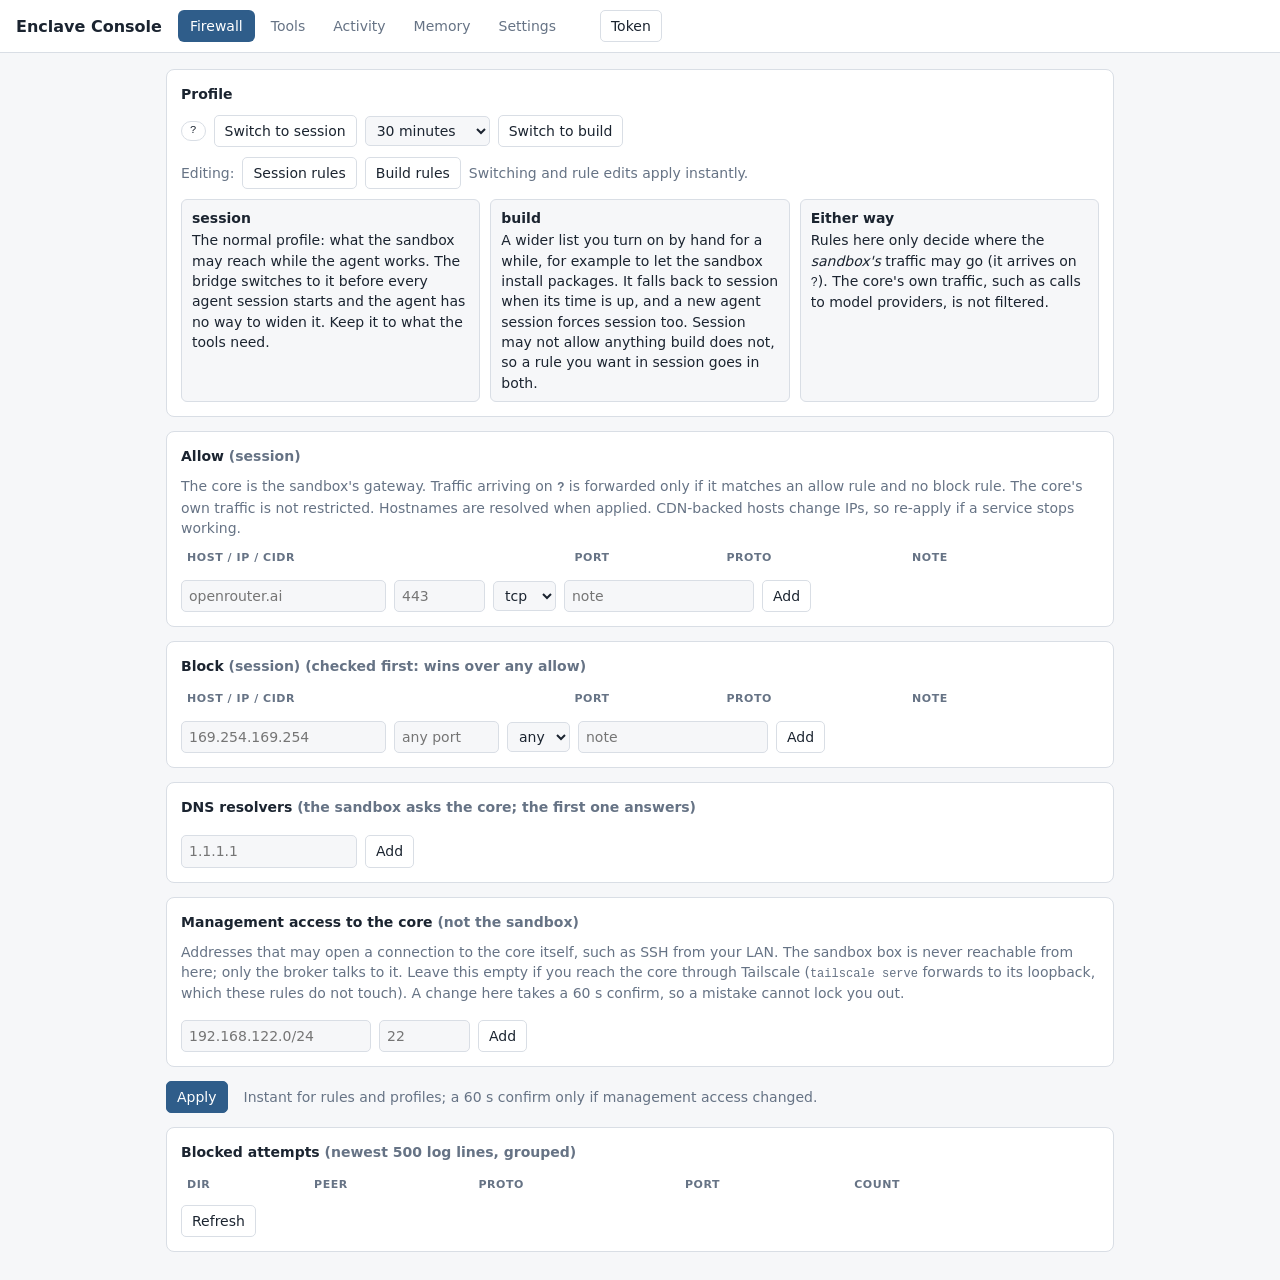
==== commit 129ef369: "Memory: loomship, review queue, proposer, memq, console Memory tab loomship ships Pi's session files" ====
--- a/console/ui.html
+++ b/console/ui.html
@@ -30,6 +30,9 @@
 .explain>div{border:1px solid var(--bd);border-radius:6px;padding:8px 10px;background:var(--bg)}
 .explain b{display:block;margin-bottom:2px}
 pre.src{margin:4px 0 10px;max-height:420px;overflow:auto;background:var(--bg);border:1px solid var(--bd);border-radius:6px;padding:8px;font-size:12px;white-space:pre-wrap;word-break:break-word}
+.prop{border:1px solid var(--bd);border-radius:6px;padding:10px;margin-bottom:10px;background:var(--bg)}
+.prop textarea{width:100%;min-height:60px;font:inherit;color:var(--fg);background:var(--card);border:1px solid var(--bd);border-radius:5px;padding:6px}
+.prop .row{margin-top:6px}tr.cited td{background:color-mix(in srgb,var(--ac) 14%,transparent)}
 .jobs{max-height:480px;overflow:auto}tr.job td{cursor:pointer}tr.job td:first-child{white-space:nowrap}tr.job:hover td{background:var(--bg)}
 </style></head><body>
 <div id="warn" hidden>
@@ -42,7 +45,7 @@
 <div id="banner"><b>Firewall change is live but NOT saved.</b> It reverts in <span id="count">0</span>s unless you confirm.
   <button class="b p" id="confirm">Confirm and save</button> <button class="b" id="revert">Revert now</button></div>
 <header><h1>Enclave Console</h1>
-  <nav role="tablist"><button data-t="fw" aria-selected="true">Firewall</button><button data-t="tools" aria-selected="false">Tools</button><button data-t="act" aria-selected="false">Activity</button><button data-t="set" aria-selected="false">Settings</button></nav>
+  <nav role="tablist"><button data-t="fw" aria-selected="true">Firewall</button><button data-t="tools" aria-selected="false">Tools</button><button data-t="act" aria-selected="false">Activity</button><button data-t="mem" aria-selected="false">Memory</button><button data-t="set" aria-selected="false">Settings</button></nav>
   <span class="mut" id="tok-state"></span><button class="b" id="tok-btn">Token</button></header>
 <main>
 <section id="fw" class="on">
@@ -100,6 +103,15 @@
   <div class="jobs"><table><thead><tr><th>Time</th><th>Tool</th><th>Status</th><th>Took</th><th>Request</th></tr></thead><tbody id="jobs"></tbody></table></div>
   <div class="mut" id="jobs-err"></div></div>
   <div class="card" id="job-card" hidden><h2>Job <span class="mono" id="job-id"></span></h2><div id="job"></div></div></section>
+<section id="mem">
+  <div class="card"><h2>Waiting for review <span class="mut">(proposed by the agent, the end-of-session proposer, or you with memq push)</span></h2>
+    <p class="mut" style="margin-top:0">Nothing here is memory yet. Accept (edit the text first if you like) or reject. Accepted entries go into memory the next time
+    <span class="mono">memq pop</span> runs, from the agent or from you on the core. Check where an entry came from before accepting it: text from a web page or a tool's output
+    shows as <span class="pill warn">untrusted</span>.</p>
+    <div id="mem-pending"></div><div class="mut" id="mem-err"></div></div>
+  <div class="card" id="mem-ev-card" hidden><h2>Where it came from</h2><div id="mem-ev"></div></div>
+  <div class="card"><h2>Accepted, waiting for <span class="mono">memq pop</span></h2><div id="mem-accepted"></div></div>
+  <div class="card"><h2>Memory <span class="mut" id="mem-stats"></span></h2><div id="mem-active"></div></div></section>
 <section id="set"><div class="card"><h2>Settings</h2><div id="settings"></div></div></section>
 </main><div id="toast"></div>
 <script>
@@ -232,6 +244,45 @@
 document.addEventListener("click",e=>{if(e.target.closest("tr.job"))$("job-card").scrollIntoView({behavior:"smooth",block:"nearest"})});
 setInterval(()=>{if(document.getElementById("act").classList.contains("on"))loadActivity()},3000);
 
+// ---- memory
+async function loadMemory(){
+  let r;try{r=await api("/api/memory");$("mem-err").textContent=""}catch(e){$("mem-err").textContent=e.message;return}
+  const pend=$("mem-pending");pend.replaceChildren();
+  r.pending.forEach(p=>{
+    const ta=el("textarea",{value:p.text}),by=el("span",{className:"pill"+(p.by==="ryan"?"":" warn")},"by "+p.by);
+    const decide=(action)=>act(async()=>{const body={id:p.id,action};if(action==="accept"&&ta.value.trim()!==p.text)body.text=ta.value;
+      await api("/api/memory/decide",body);toast(action==="accept"?"Accepted; it moves into memory at the next memq pop":"Rejected");loadMemory()});
+    const kids=[el("div",{className:"row mut"},by,el("span",{className:"mono"},p.id),hhmmss(p.created_at)),ta];
+    if(p.note)kids.push(el("div",{className:"mut"},"Note: "+p.note));
+    const row=el("div",{className:"row"},el("button",{className:"b p",onclick:()=>decide("accept")},"Accept"),
+      el("button",{className:"b d",onclick:()=>decide("reject")},"Reject"));
+    if(p.events.length)row.append(el("button",{className:"b",onclick:()=>showEvents(p.events)},"Show source ("+p.events.length+")"));
+    else row.append(el("span",{className:"mut"},"no source events cited"));
+    kids.push(row);pend.append(el("div",{className:"prop"},...kids));
+  });
+  if(!r.pending.length)pend.append(el("div",{className:"mut"},"Nothing waiting."));
+  const acc=$("mem-accepted");acc.replaceChildren();
+  r.accepted.forEach(p=>acc.append(el("div",{className:"prop"},el("div",{className:"row mut"},el("span",{className:"pill"},"by "+p.by),"accepted "+hhmmss(p.decided_at)),el("div",{},p.text))));
+  if(!r.accepted.length)acc.append(el("div",{className:"mut"},"None."));
+  const l=r.ledger||{};$("mem-stats").textContent="("+r.memories.length+" active; ledger: "+(l.events||0)+" events, "+(l.untrusted||0)+" untrusted, "+(l.unembedded||0)+" waiting to be embedded)";
+  const mem=$("mem-active");mem.replaceChildren();
+  const tb=el("tbody");r.memories.forEach(m=>{const src=m.source&&m.source.proposal?"proposal "+m.source.proposal+", by "+m.source.by:"";
+    tb.append(el("tr",{},el("td",{},m.text),el("td",{className:"mut mono"},src),el("td",{className:"mut"},hhmmss(m.updated_at)),
+      el("td",{},el("button",{className:"b d",onclick:()=>{if(confirm("Retract this memory? It stops being recalled; its history is kept."))
+        act(async()=>{await api("/api/memory/retract",{id:m.id});toast("Retracted");loadMemory()})}},"Retract"))))});
+  mem.replaceChildren(r.memories.length?el("table",{},el("thead",{},el("tr",{},el("th",{},"Memory"),el("th",{},"From"),el("th",{},"Updated"),el("th",{}))),tb):el("div",{className:"mut"},"No memories yet."));
+}
+async function showEvents(seqs){
+  const r=await act(()=>api("/api/memory/events",{seqs}));if(!r)return;const d=$("mem-ev");d.replaceChildren();
+  const tb=el("tbody");r.events.forEach(e=>tb.append(el("tr",{className:r.cited.includes(e.seq)?"cited":""},el("td",{className:"mono"},String(e.seq)),
+    el("td",{className:"mono"},(e.role||e.type)),el("td",{},e.trust==="untrusted"?el("span",{className:"pill warn"},"untrusted"):""),
+    el("td",{},e.forgotten_at?el("span",{className:"mut"},"(forgotten)"):e.trust==="untrusted"?el("span",{className:"mut"},"(tool output: stored for audit, not shown or recalled)"):(e.text||el("span",{className:"mut"},"(no text)"))))));
+  d.append(el("table",{},el("thead",{},el("tr",{},el("th",{},"Seq"),el("th",{},"Who"),el("th",{}),el("th",{},"Text"))),tb),
+    el("div",{className:"mut",style:"margin-top:6px"},"Highlighted rows are the ones the proposal cites; the others are context."));
+  $("mem-ev-card").hidden=false;$("mem-ev-card").scrollIntoView({behavior:"smooth",block:"nearest"});
+}
+setInterval(()=>{if(document.getElementById("mem").classList.contains("on")&&!document.activeElement.closest(".prop"))loadMemory()},15000);
+
 // ---- settings
 const LABELS={SBX_HOST:"Sandbox host",SBX_USER:"Sandbox user",SBX_PORT:"SSH port",SBX_MAX_TIMEOUT:"Max job timeout (s)",SBX_MAX_REQ:"Max request bytes",SBX_MAX_OUT:"Max output bytes"};
 let cur=null;
@@ -259,7 +310,7 @@
 document.querySelectorAll("nav button").forEach(b=>b.onclick=()=>{
   document.querySelectorAll("nav button").forEach(x=>x.setAttribute("aria-selected",x===b));
   document.querySelectorAll("section").forEach(s=>s.classList.toggle("on",s.id===b.dataset.t));
-  if(b.dataset.t==="tools")loadTools();if(b.dataset.t==="set")loadSettings();if(b.dataset.t==="act")loadActivity();});
+  if(b.dataset.t==="tools")loadTools();if(b.dataset.t==="set")loadSettings();if(b.dataset.t==="act")loadActivity();if(b.dataset.t==="mem")loadMemory();});
 // The lite-mode warning applies only when the sandbox really is this machine.
 async function load(){loadFw();loadDrops();const st=await act(()=>api("/api/settings"));
   let acked=false;try{acked=!!localStorage.getItem("sbxc-ack")}catch(e){}
